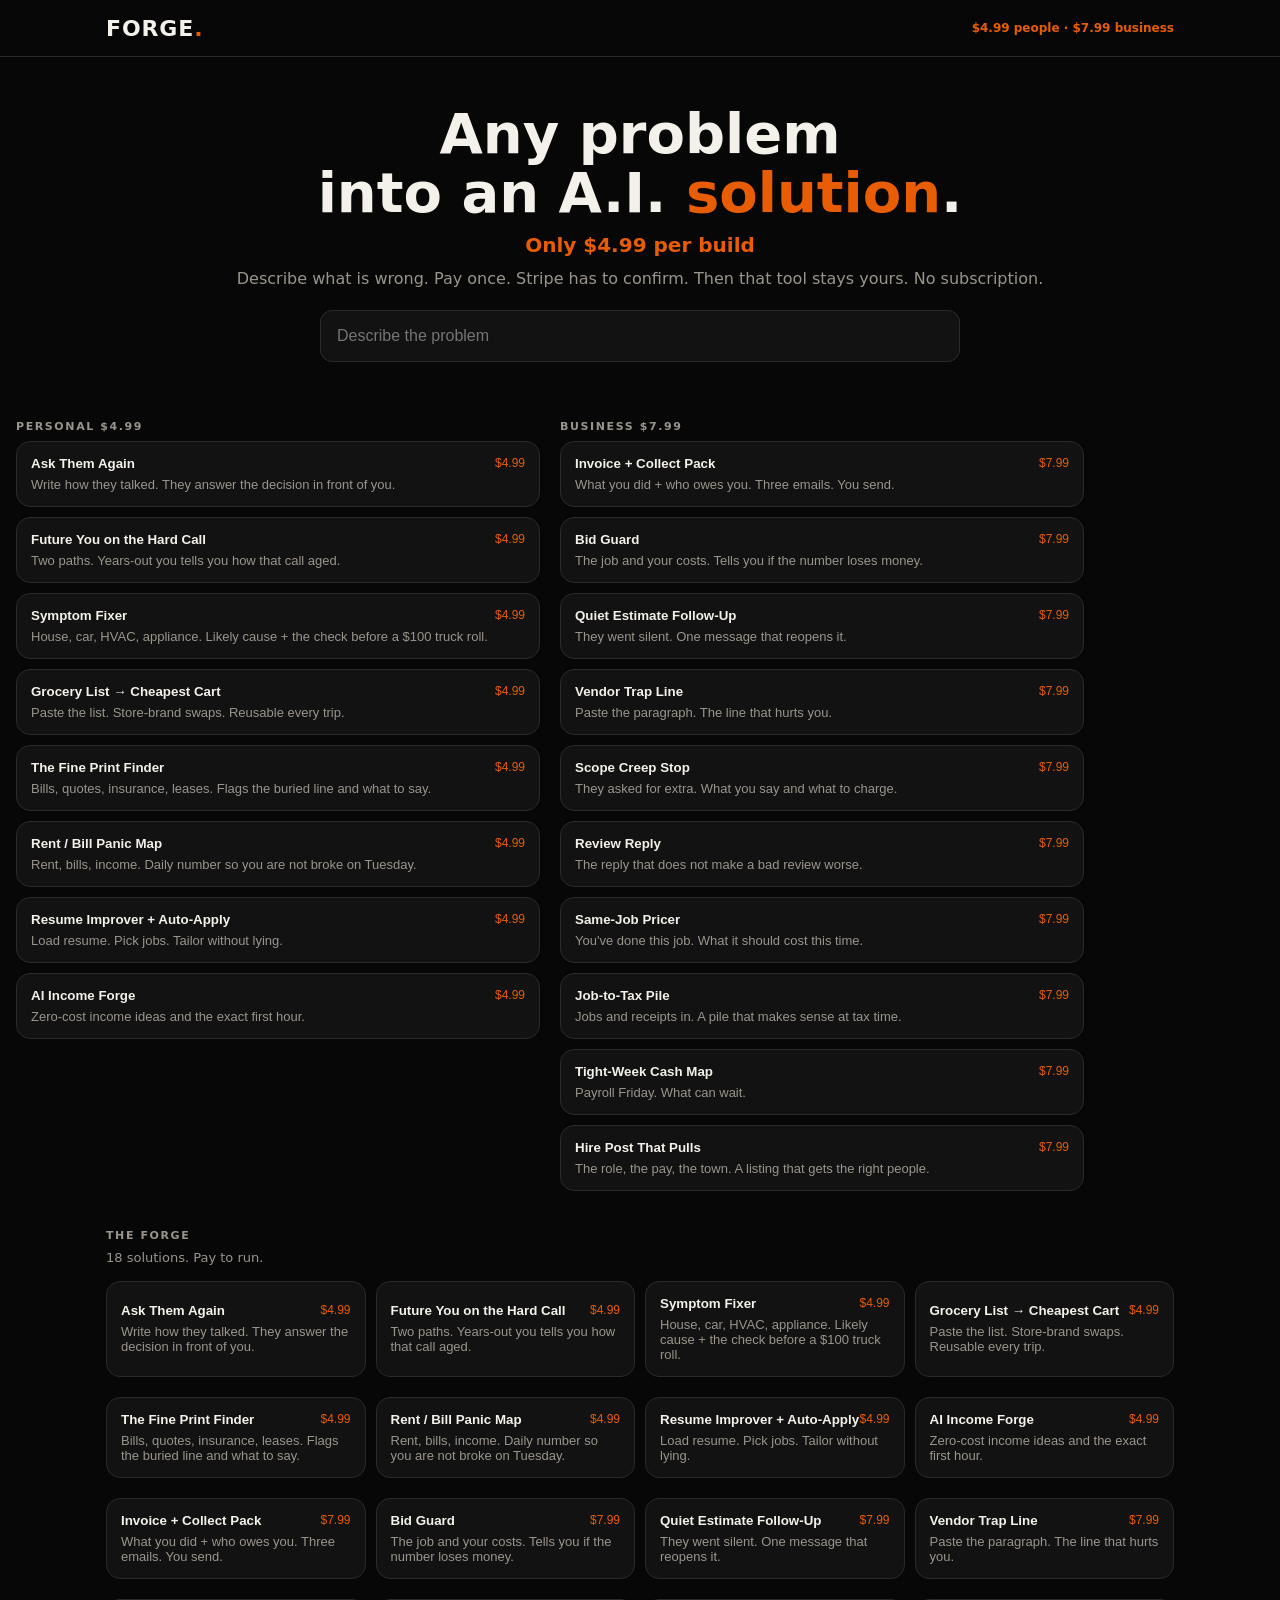
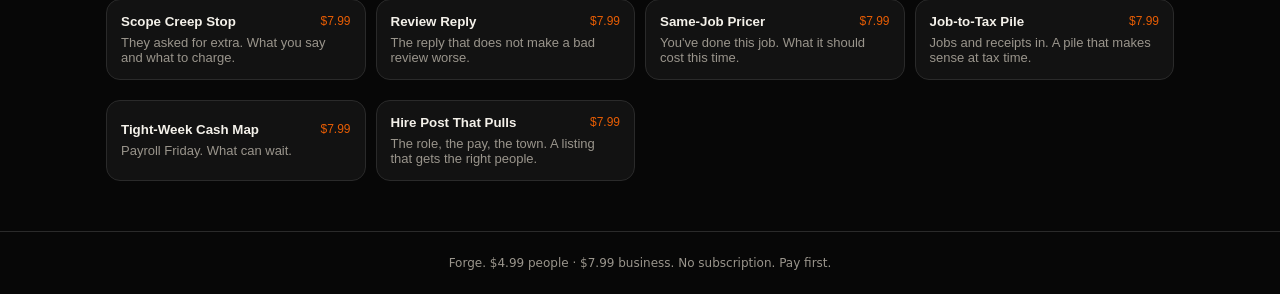
==== index.html @ 90bac406 "Live storefront: simple $4.99 Stripe checkout (no tax wall)" ====
<!DOCTYPE html>
<html lang="en">
<head>
<meta charset="UTF-8">
<meta name="viewport" content="width=device-width, initial-scale=1">
<title>Forge. — Any problem into an A.I. solution</title>
<meta name="description" content="Describe the problem. Forge builds the tool. $4.99 people · $7.99 business. No subscription. That tool stays yours after you pay.">
<meta name="theme-color" content="#070707">
<link rel="manifest" href="/manifest.json">
<link rel="icon" type="image/svg+xml" href="/favicon.svg">
<style>
:root{--bg:#070707;--panel:#121212;--line:#2a2a2a;--o:#e85d04;--t:#f4f1ea;--m:#9a958c}
*{box-sizing:border-box;margin:0;padding:0}
body{background:var(--bg);color:var(--t);font-family:IBM Plex Sans,Segoe UI,system-ui,sans-serif}
.wrap{max-width:1100px;margin:0 auto;padding:0 16px}
header{position:sticky;top:0;background:rgba(7,7,7,.92);border-bottom:1px solid var(--line);z-index:40}
.nav{display:flex;justify-content:space-between;align-items:center;height:56px}
.brand{font-weight:700;font-size:22px;letter-spacing:.04em}
.brand b{color:var(--o)}
.hero{text-align:center;padding:48px 0 12px}
.hero h1{font-size:clamp(32px,7vw,56px);line-height:1.05;font-weight:600}
.hero h1 span{color:var(--o)}
.price{display:block;margin-top:10px;font-size:20px;color:var(--o);font-weight:600}
.hero p{color:var(--m);margin-top:12px}
.search{max-width:640px;margin:22px auto 0;position:relative;text-align:left}
.search input{width:100%;padding:16px;border-radius:12px;border:1px solid var(--line);background:var(--panel);color:var(--t);font-size:16px}
h3.lane{font-size:11px;letter-spacing:1.6px;text-transform:uppercase;color:var(--m);margin:18px 0 8px}
.rails{display:grid;grid-template-columns:1fr 1fr;gap:20px;margin:28px 0}
@media(max-width:760px){.rails{grid-template-columns:1fr}}
.card{background:var(--panel);border:1px solid var(--line);border-radius:14px;padding:14px;margin-bottom:10px;cursor:pointer;width:100%;text-align:left;color:inherit}
.card:hover{border-color:var(--o)}
.card em{color:var(--o);font-style:normal;font-size:12px;float:right}
.card p{color:var(--m);font-size:13px;margin-top:6px}
#ownedBar{display:none;border:1px solid var(--o);color:var(--o);text-align:center;padding:10px;border-radius:12px;margin:12px auto;max-width:640px;font-weight:700;font-size:13px}
.grid{display:grid;grid-template-columns:repeat(auto-fill,minmax(240px,1fr));gap:10px;margin:16px 0 40px}
.modal{display:none;position:fixed;inset:0;background:rgba(0,0,0,.72);z-index:90;align-items:center;justify-content:center;padding:16px}
.modal.show{display:flex}
.box{background:var(--panel);border:1px solid var(--line);border-radius:16px;max-width:560px;width:100%;max-height:88vh;overflow:auto;padding:20px}
label{display:block;color:var(--m);font-size:12px;margin:10px 0 4px}
textarea,input.f{width:100%;background:#0a0a0a;color:var(--t);border:1px solid var(--line);border-radius:8px;padding:10px;font:inherit}
textarea{min-height:88px}
.out{background:#111;border:1px solid var(--line);border-radius:10px;padding:12px;white-space:pre-wrap;font-size:13px;min-height:70px;margin:12px 0}
.btn{background:var(--o);color:#140800;border:0;border-radius:10px;padding:12px 16px;font-weight:700;cursor:pointer;margin:4px 4px 0 0}
.btn.g{background:transparent;color:var(--t);border:1px solid var(--line)}
#followBox{display:none;margin:10px 0}
footer{text-align:center;color:var(--m);font-size:12px;padding:24px 0;border-top:1px solid var(--line)}
#payNote{display:none;max-width:640px;margin:12px auto;padding:10px 12px;border-radius:12px;font-size:13px;font-weight:700}
</style>
</head>
<body>
<header><div class="wrap nav"><div class="brand">FORGE<b>.</b></div><div style="color:var(--o);font-size:12px;font-weight:700">$4.99 people · $7.99 business</div></div></header>
<section class="hero wrap">
<h1>Any problem<br>into an A.I. <span>solution</span>.</h1>
<span class="price">Only $4.99 per build</span>
<p>Describe what is wrong. Pay once. Stripe has to confirm. Then that tool stays yours. No subscription.</p>
<div class="search"><input id="q" placeholder="Describe the problem" autocomplete="off"></div>
<div id="payNote"></div>
<div id="ownedBar">Your tools stay unlocked on this phone. Run them anytime.</div>
</section>
<div class="wrap rails">
<div><h3 class="lane">Personal $4.99</h3><div id="pc"></div></div>
<div><h3 class="lane">Business $7.99</h3><div id="bc"></div></div>
</div>
<div class="wrap">
<h3 class="lane">The Forge</h3>
<p style="color:var(--m);font-size:13px;margin-bottom:10px" id="count"></p>
<div class="grid" id="grid"></div>
</div>
<div class="modal" id="modal"><div class="box" onclick="event.stopPropagation()">
<div id="mName" style="font-weight:800;font-size:22px"></div>
<div id="mPrice" style="color:var(--o);font-weight:700;margin:4px 0 10px"></div>
<div id="mDesc" style="color:var(--m);font-size:14px"></div>
<div id="fields"></div>
<div class="out" id="mOut">Pay first. Run is locked until Stripe confirms.</div>
<div id="followBox"><textarea id="followQ" placeholder="Ask a follow-up. This tool is already yours."></textarea><button class="btn" id="followBtn">Ask follow-up</button></div>
<button class="btn" id="runBtn">Pay to unlock this tool</button>
<button class="btn g" id="copyBtn" style="display:none">Copy</button>
<button class="btn" id="keepBtn">Pay — then it is yours</button>
<button class="btn g" id="closeBtn">Close</button>
<p style="color:#666;font-size:11px;margin-top:10px">Closing Stripe without paying does not unlock the tool. Run only works after Stripe confirms.</p>
</div></div>
<footer>Forge. $4.99 people · $7.99 business. No subscription. Pay first.</footer>
<script src="/app.js"></script>
</body>
</html>
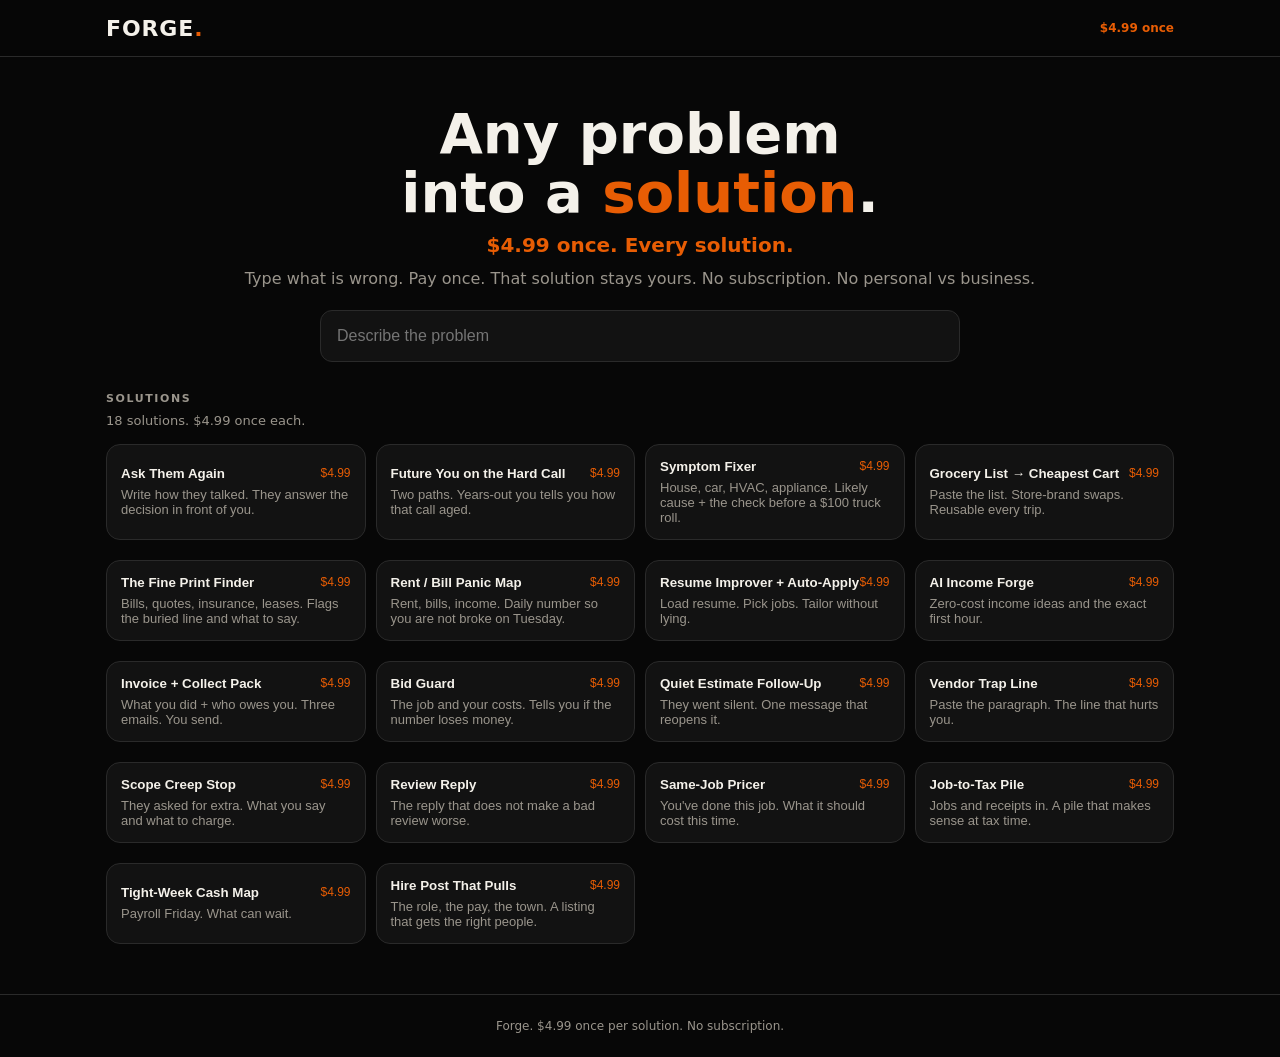
==== commit 48acbf19: "One price, one catalog: all solutions at $4.99" ====
--- a/index.html
+++ b/index.html
@@ -3,8 +3,8 @@
 <head>
 <meta charset="UTF-8">
 <meta name="viewport" content="width=device-width, initial-scale=1">
-<title>Forge. — Any problem into an A.I. solution</title>
-<meta name="description" content="Describe the problem. Forge builds the tool. $4.99 people · $7.99 business. No subscription. That tool stays yours after you pay.">
+<title>Forge. — Solutions</title>
+<meta name="description" content="Type the problem. Get the solution. $4.99 once. No subscription. That tool stays yours.">
 <meta name="theme-color" content="#070707">
 <link rel="manifest" href="/manifest.json">
 <link rel="icon" type="image/svg+xml" href="/favicon.svg">
@@ -25,8 +25,6 @@
 .search{max-width:640px;margin:22px auto 0;position:relative;text-align:left}
 .search input{width:100%;padding:16px;border-radius:12px;border:1px solid var(--line);background:var(--panel);color:var(--t);font-size:16px}
 h3.lane{font-size:11px;letter-spacing:1.6px;text-transform:uppercase;color:var(--m);margin:18px 0 8px}
-.rails{display:grid;grid-template-columns:1fr 1fr;gap:20px;margin:28px 0}
-@media(max-width:760px){.rails{grid-template-columns:1fr}}
 .card{background:var(--panel);border:1px solid var(--line);border-radius:14px;padding:14px;margin-bottom:10px;cursor:pointer;width:100%;text-align:left;color:inherit}
 .card:hover{border-color:var(--o)}
 .card em{color:var(--o);font-style:normal;font-size:12px;float:right}
@@ -48,21 +46,17 @@
 </style>
 </head>
 <body>
-<header><div class="wrap nav"><div class="brand">FORGE<b>.</b></div><div style="color:var(--o);font-size:12px;font-weight:700">$4.99 people · $7.99 business</div></div></header>
+<header><div class="wrap nav"><div class="brand">FORGE<b>.</b></div><div style="color:var(--o);font-size:12px;font-weight:700">$4.99 once</div></div></header>
 <section class="hero wrap">
-<h1>Any problem<br>into an A.I. <span>solution</span>.</h1>
-<span class="price">Only $4.99 per build</span>
-<p>Describe what is wrong. Pay once. Stripe has to confirm. Then that tool stays yours. No subscription.</p>
+<h1>Any problem<br>into a <span>solution</span>.</h1>
+<span class="price">$4.99 once. Every solution.</span>
+<p>Type what is wrong. Pay once. That solution stays yours. No subscription. No personal vs business.</p>
 <div class="search"><input id="q" placeholder="Describe the problem" autocomplete="off"></div>
 <div id="payNote"></div>
-<div id="ownedBar">Your tools stay unlocked on this phone. Run them anytime.</div>
+<div id="ownedBar">Your solutions stay unlocked on this phone. Run them anytime.</div>
 </section>
-<div class="wrap rails">
-<div><h3 class="lane">Personal $4.99</h3><div id="pc"></div></div>
-<div><h3 class="lane">Business $7.99</h3><div id="bc"></div></div>
-</div>
 <div class="wrap">
-<h3 class="lane">The Forge</h3>
+<h3 class="lane">Solutions</h3>
 <p style="color:var(--m);font-size:13px;margin-bottom:10px" id="count"></p>
 <div class="grid" id="grid"></div>
 </div>
@@ -72,14 +66,14 @@
 <div id="mDesc" style="color:var(--m);font-size:14px"></div>
 <div id="fields"></div>
 <div class="out" id="mOut">Pay first. Run is locked until Stripe confirms.</div>
-<div id="followBox"><textarea id="followQ" placeholder="Ask a follow-up. This tool is already yours."></textarea><button class="btn" id="followBtn">Ask follow-up</button></div>
-<button class="btn" id="runBtn">Pay to unlock this tool</button>
+<div id="followBox"><textarea id="followQ" placeholder="Ask a follow-up. This solution is already yours."></textarea><button class="btn" id="followBtn">Ask follow-up</button></div>
+<button class="btn" id="runBtn">Pay to unlock this solution</button>
 <button class="btn g" id="copyBtn" style="display:none">Copy</button>
 <button class="btn" id="keepBtn">Pay — then it is yours</button>
 <button class="btn g" id="closeBtn">Close</button>
-<p style="color:#666;font-size:11px;margin-top:10px">Closing Stripe without paying does not unlock the tool. Run only works after Stripe confirms.</p>
+<p style="color:#666;font-size:11px;margin-top:10px">Closing Stripe without paying does not unlock it. Run only works after Stripe confirms.</p>
 </div></div>
-<footer>Forge. $4.99 people · $7.99 business. No subscription. Pay first.</footer>
+<footer>Forge. $4.99 once per solution. No subscription.</footer>
 <script src="/app.js"></script>
 </body>
 </html>
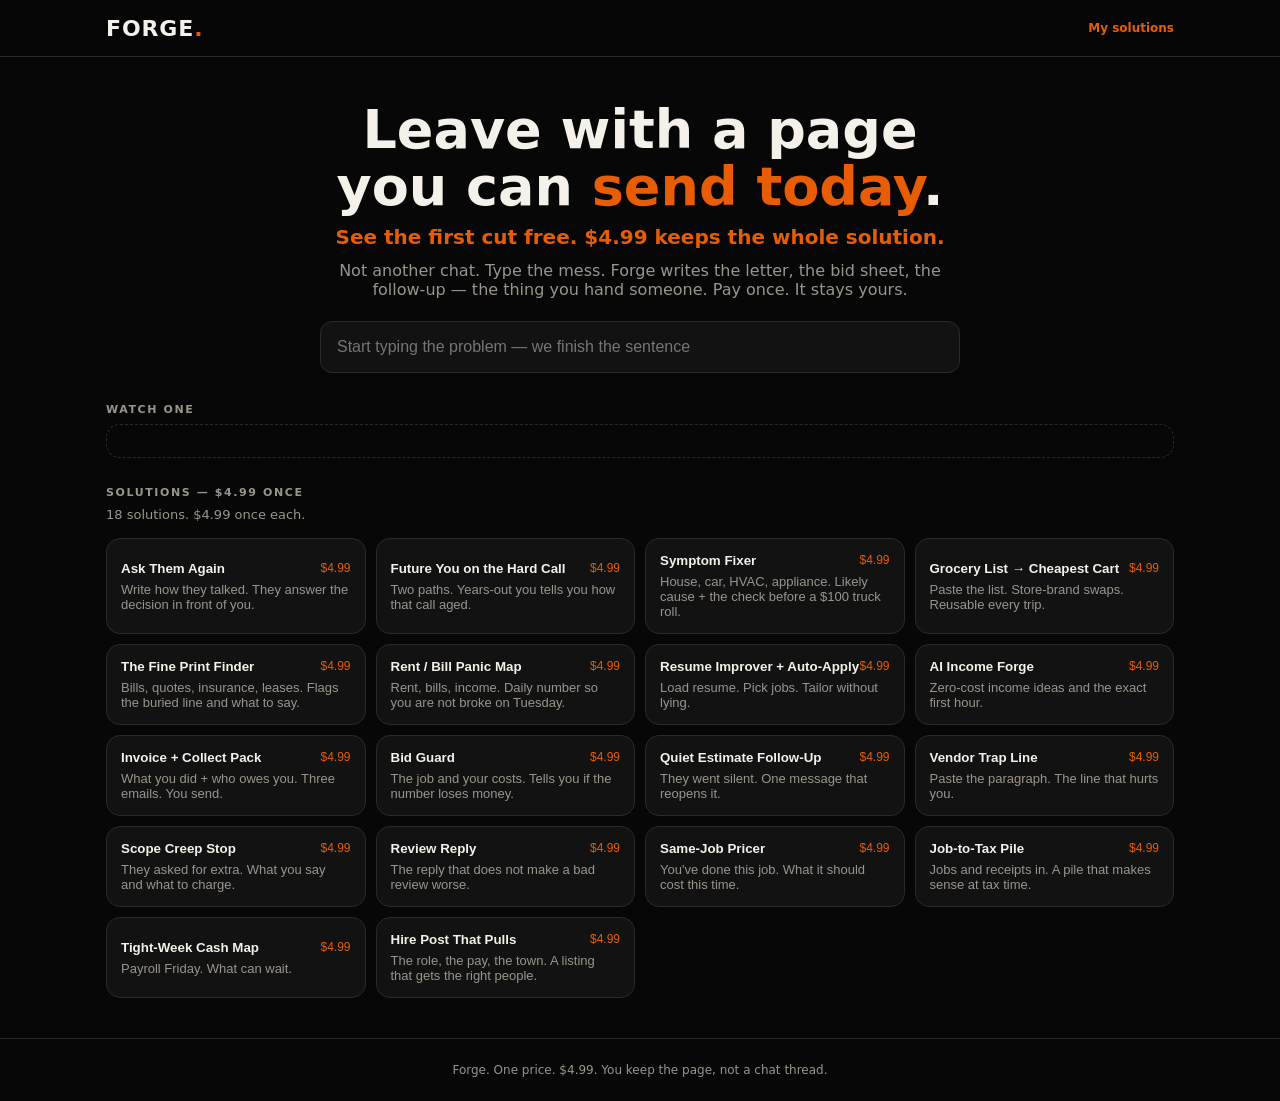
==== commit f9d1a1a6: "Max Forge: preview-before-pay, autocomplete, custom forge, sendable artifacts" ====
--- a/index.html
+++ b/index.html
@@ -3,8 +3,8 @@
 <head>
 <meta charset="UTF-8">
 <meta name="viewport" content="width=device-width, initial-scale=1">
-<title>Forge. — Solutions</title>
-<meta name="description" content="Type the problem. Get the solution. $4.99 once. No subscription. That tool stays yours.">
+<title>Forge. — The page you send today</title>
+<meta name="description" content="Type the problem. See the first page free. Pay $4.99 once. Keep the finished solution you can send today. No subscription.">
 <meta name="theme-color" content="#070707">
 <link rel="manifest" href="/manifest.json">
 <link rel="icon" type="image/svg+xml" href="/favicon.svg">
@@ -14,18 +14,22 @@
 body{background:var(--bg);color:var(--t);font-family:IBM Plex Sans,Segoe UI,system-ui,sans-serif}
 .wrap{max-width:1100px;margin:0 auto;padding:0 16px}
 header{position:sticky;top:0;background:rgba(7,7,7,.92);border-bottom:1px solid var(--line);z-index:40}
-.nav{display:flex;justify-content:space-between;align-items:center;height:56px}
+.nav{display:flex;justify-content:space-between;align-items:center;height:56px;gap:12px}
 .brand{font-weight:700;font-size:22px;letter-spacing:.04em}
 .brand b{color:var(--o)}
-.hero{text-align:center;padding:48px 0 12px}
-.hero h1{font-size:clamp(32px,7vw,56px);line-height:1.05;font-weight:600}
+.nav a{color:var(--o);font-size:12px;font-weight:700;text-decoration:none}
+.hero{text-align:center;padding:44px 0 8px}
+.hero h1{font-size:clamp(30px,6.4vw,54px);line-height:1.06;font-weight:600}
 .hero h1 span{color:var(--o)}
 .price{display:block;margin-top:10px;font-size:20px;color:var(--o);font-weight:600}
-.hero p{color:var(--m);margin-top:12px}
+.hero p{color:var(--m);margin-top:12px;max-width:640px;margin-left:auto;margin-right:auto}
 .search{max-width:640px;margin:22px auto 0;position:relative;text-align:left}
 .search input{width:100%;padding:16px;border-radius:12px;border:1px solid var(--line);background:var(--panel);color:var(--t);font-size:16px}
-h3.lane{font-size:11px;letter-spacing:1.6px;text-transform:uppercase;color:var(--m);margin:18px 0 8px}
-.card{background:var(--panel);border:1px solid var(--line);border-radius:14px;padding:14px;margin-bottom:10px;cursor:pointer;width:100%;text-align:left;color:inherit}
+#hints{display:none;position:absolute;left:0;right:0;top:100%;background:var(--panel);border:1px solid var(--line);border-radius:0 0 12px 12px;z-index:20}
+#hints button{display:block;width:100%;text-align:left;background:none;border:0;color:var(--t);padding:10px 14px;cursor:pointer;font:inherit}
+#hints button:hover{background:#1a1a1a;color:var(--o)}
+h3.lane{font-size:11px;letter-spacing:1.6px;text-transform:uppercase;color:var(--m);margin:22px 0 8px}
+.card{background:var(--panel);border:1px solid var(--line);border-radius:14px;padding:14px;cursor:pointer;width:100%;text-align:left;color:inherit}
 .card:hover{border-color:var(--o)}
 .card em{color:var(--o);font-style:normal;font-size:12px;float:right}
 .card p{color:var(--m);font-size:13px;margin-top:6px}
@@ -33,47 +37,66 @@
 .grid{display:grid;grid-template-columns:repeat(auto-fill,minmax(240px,1fr));gap:10px;margin:16px 0 40px}
 .modal{display:none;position:fixed;inset:0;background:rgba(0,0,0,.72);z-index:90;align-items:center;justify-content:center;padding:16px}
 .modal.show{display:flex}
-.box{background:var(--panel);border:1px solid var(--line);border-radius:16px;max-width:560px;width:100%;max-height:88vh;overflow:auto;padding:20px}
+.box{background:var(--panel);border:1px solid var(--line);border-radius:16px;max-width:640px;width:100%;max-height:90vh;overflow:auto;padding:20px}
 label{display:block;color:var(--m);font-size:12px;margin:10px 0 4px}
-textarea,input.f{width:100%;background:#0a0a0a;color:var(--t);border:1px solid var(--line);border-radius:8px;padding:10px;font:inherit}
-textarea{min-height:88px}
-.out{background:#111;border:1px solid var(--line);border-radius:10px;padding:12px;white-space:pre-wrap;font-size:13px;min-height:70px;margin:12px 0}
+textarea{width:100%;background:#0a0a0a;color:var(--t);border:1px solid var(--line);border-radius:8px;padding:10px;font:inherit;min-height:96px}
+.out{background:#111;border:1px solid var(--line);border-radius:10px;padding:12px;white-space:pre-wrap;font-size:13px;min-height:90px;margin:12px 0}
 .btn{background:var(--o);color:#140800;border:0;border-radius:10px;padding:12px 16px;font-weight:700;cursor:pointer;margin:4px 4px 0 0}
 .btn.g{background:transparent;color:var(--t);border:1px solid var(--line)}
-#followBox{display:none;margin:10px 0}
+#followBox,#teachBox,#vaultBox{display:none;margin:10px 0}
+#teachBox{color:var(--m);font-size:13px;line-height:1.45}
 footer{text-align:center;color:var(--m);font-size:12px;padding:24px 0;border-top:1px solid var(--line)}
 #payNote{display:none;max-width:640px;margin:12px auto;padding:10px 12px;border-radius:12px;font-size:13px;font-weight:700}
+.demo{border:1px dashed var(--line);border-radius:14px;padding:16px;margin:8px 0 28px;color:var(--m);font-size:14px}
+.demo b{color:var(--t)}
 </style>
 </head>
 <body>
-<header><div class="wrap nav"><div class="brand">FORGE<b>.</b></div><div style="color:var(--o);font-size:12px;font-weight:700">$4.99 once</div></div></header>
+<header>
+  <div class="wrap nav">
+    <div class="brand">FORGE<b>.</b></div>
+    <a href="#mine" id="mineLink">My solutions</a>
+  </div>
+</header>
 <section class="hero wrap">
-<h1>Any problem<br>into a <span>solution</span>.</h1>
-<span class="price">$4.99 once. Every solution.</span>
-<p>Type what is wrong. Pay once. That solution stays yours. No subscription. No personal vs business.</p>
-<div class="search"><input id="q" placeholder="Describe the problem" autocomplete="off"></div>
-<div id="payNote"></div>
-<div id="ownedBar">Your solutions stay unlocked on this phone. Run them anytime.</div>
+  <h1>Leave with a page<br>you can <span>send today</span>.</h1>
+  <span class="price">See the first cut free. $4.99 keeps the whole solution.</span>
+  <p>Not another chat. Type the mess. Forge writes the letter, the bid sheet, the follow-up — the thing you hand someone. Pay once. It stays yours.</p>
+  <div class="search">
+    <input id="q" placeholder="Start typing the problem — we finish the sentence" autocomplete="off">
+    <div id="hints"></div>
+  </div>
+  <div id="payNote"></div>
+  <div id="ownedBar">Your solutions stay on this phone. Run them anytime.</div>
 </section>
 <div class="wrap">
-<h3 class="lane">Solutions</h3>
-<p style="color:var(--m);font-size:13px;margin-bottom:10px" id="count"></p>
-<div class="grid" id="grid"></div>
+  <h3 class="lane">Watch one</h3>
+  <div class="demo" id="liveDemo"></div>
+  <h3 class="lane" id="mine">Solutions — $4.99 once</h3>
+  <p style="color:var(--m);font-size:13px;margin-bottom:10px" id="count"></p>
+  <div class="grid" id="grid"></div>
 </div>
 <div class="modal" id="modal"><div class="box" onclick="event.stopPropagation()">
-<div id="mName" style="font-weight:800;font-size:22px"></div>
-<div id="mPrice" style="color:var(--o);font-weight:700;margin:4px 0 10px"></div>
-<div id="mDesc" style="color:var(--m);font-size:14px"></div>
-<div id="fields"></div>
-<div class="out" id="mOut">Pay first. Run is locked until Stripe confirms.</div>
-<div id="followBox"><textarea id="followQ" placeholder="Ask a follow-up. This solution is already yours."></textarea><button class="btn" id="followBtn">Ask follow-up</button></div>
-<button class="btn" id="runBtn">Pay to unlock this solution</button>
-<button class="btn g" id="copyBtn" style="display:none">Copy</button>
-<button class="btn" id="keepBtn">Pay — then it is yours</button>
-<button class="btn g" id="closeBtn">Close</button>
-<p style="color:#666;font-size:11px;margin-top:10px">Closing Stripe without paying does not unlock it. Run only works after Stripe confirms.</p>
+  <div id="mName" style="font-weight:800;font-size:22px"></div>
+  <div id="mPrice" style="color:var(--o);font-weight:700;margin:4px 0 10px"></div>
+  <div id="mDesc" style="color:var(--m);font-size:14px"></div>
+  <div id="fields"></div>
+  <div class="out" id="mOut">Type the facts. Hit preview. You see the first page before you pay.</div>
+  <div id="followBox"><textarea id="followQ" placeholder="Ask a follow-up. Already yours."></textarea><button class="btn" id="followBtn">Ask follow-up</button></div>
+  <div id="teachBox"></div>
+  <div id="vaultBox"><label>Email so this stays if you switch phones (saved on this device only)<input id="vaultEmail" class="f" style="width:100%;margin-top:6px;padding:10px;border-radius:8px;border:1px solid var(--line);background:#0a0a0a;color:var(--t)" placeholder="you@email.com"></label></div>
+  <button class="btn" id="previewBtn">Preview from my facts</button>
+  <button class="btn g" id="sampleBtn">Load sample</button>
+  <button class="btn" id="runBtn">Unlock full page — $4.99</button>
+  <button class="btn g" id="copyBtn" style="display:none">Copy</button>
+  <button class="btn g" id="dlBtn" style="display:none">Download</button>
+  <button class="btn g" id="printBtn" style="display:none">Print / PDF</button>
+  <button class="btn" id="keepBtn">Pay $4.99 — keep this solution</button>
+  <button class="btn g" id="closeBtn">Close</button>
+  <p style="color:#666;font-size:11px;margin-top:10px">Preview is free. The full sendable page unlocks after Stripe confirms. Closing checkout charges nothing.</p>
 </div></div>
-<footer>Forge. $4.99 once per solution. No subscription.</footer>
+<footer>Forge. One price. $4.99. You keep the page, not a chat thread.</footer>
+<script src="/engine.js"></script>
 <script src="/app.js"></script>
 </body>
 </html>
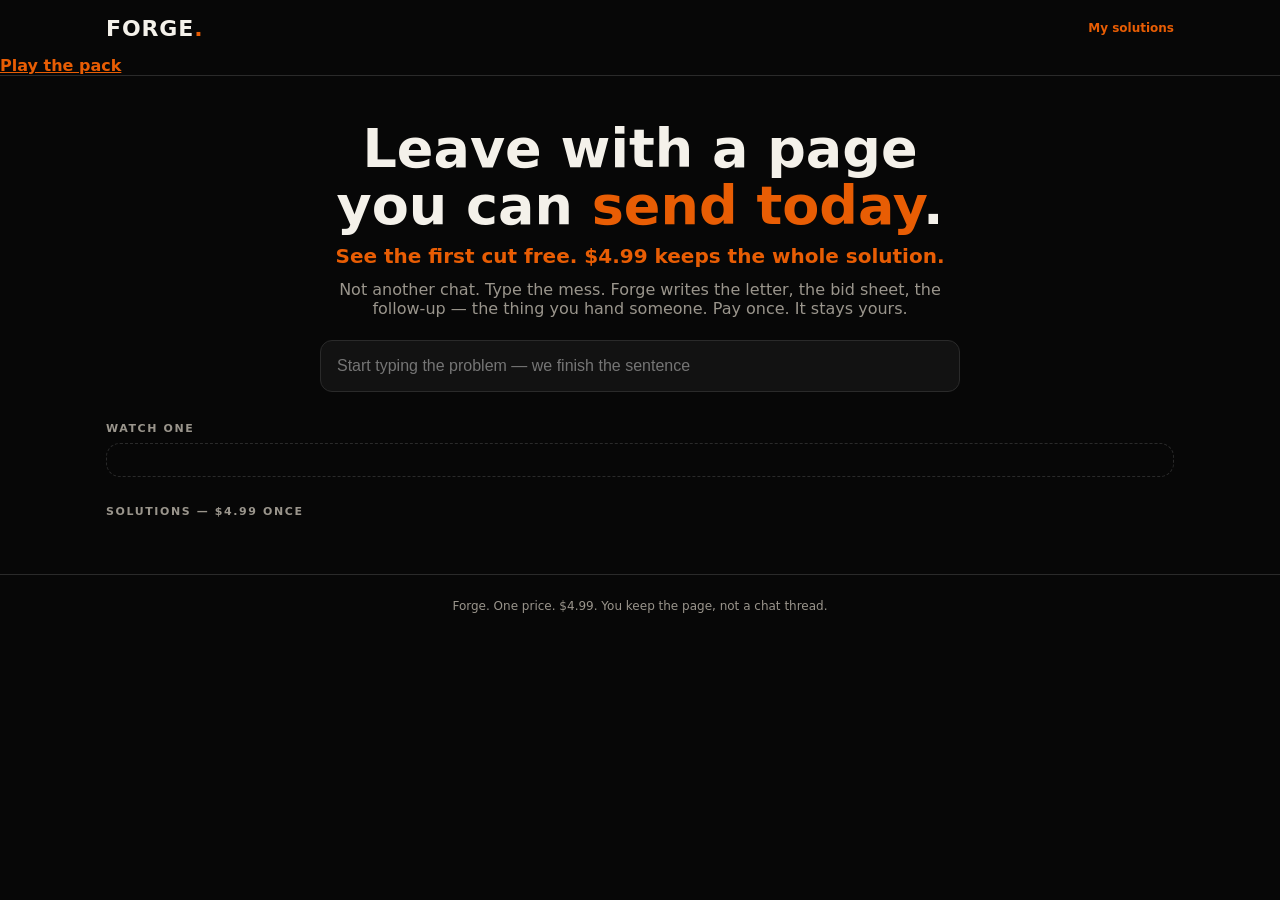
==== commit 40163b2d: "Ship play pack without 3D. Checkout stays on the live Stripe link and games returns unlock the pack." ====
--- a/index.html
+++ b/index.html
@@ -57,7 +57,7 @@
     <div class="brand">FORGE<b>.</b></div>
     <a href="#mine" id="mineLink">My solutions</a>
   </div>
-</header>
+<a href="/play/" style="margin-left:auto;color:#e85d04;font-weight:700">Play the pack</a></header>
 <section class="hero wrap">
   <h1>Leave with a page<br>you can <span>send today</span>.</h1>
   <span class="price">See the first cut free. $4.99 keeps the whole solution.</span>
